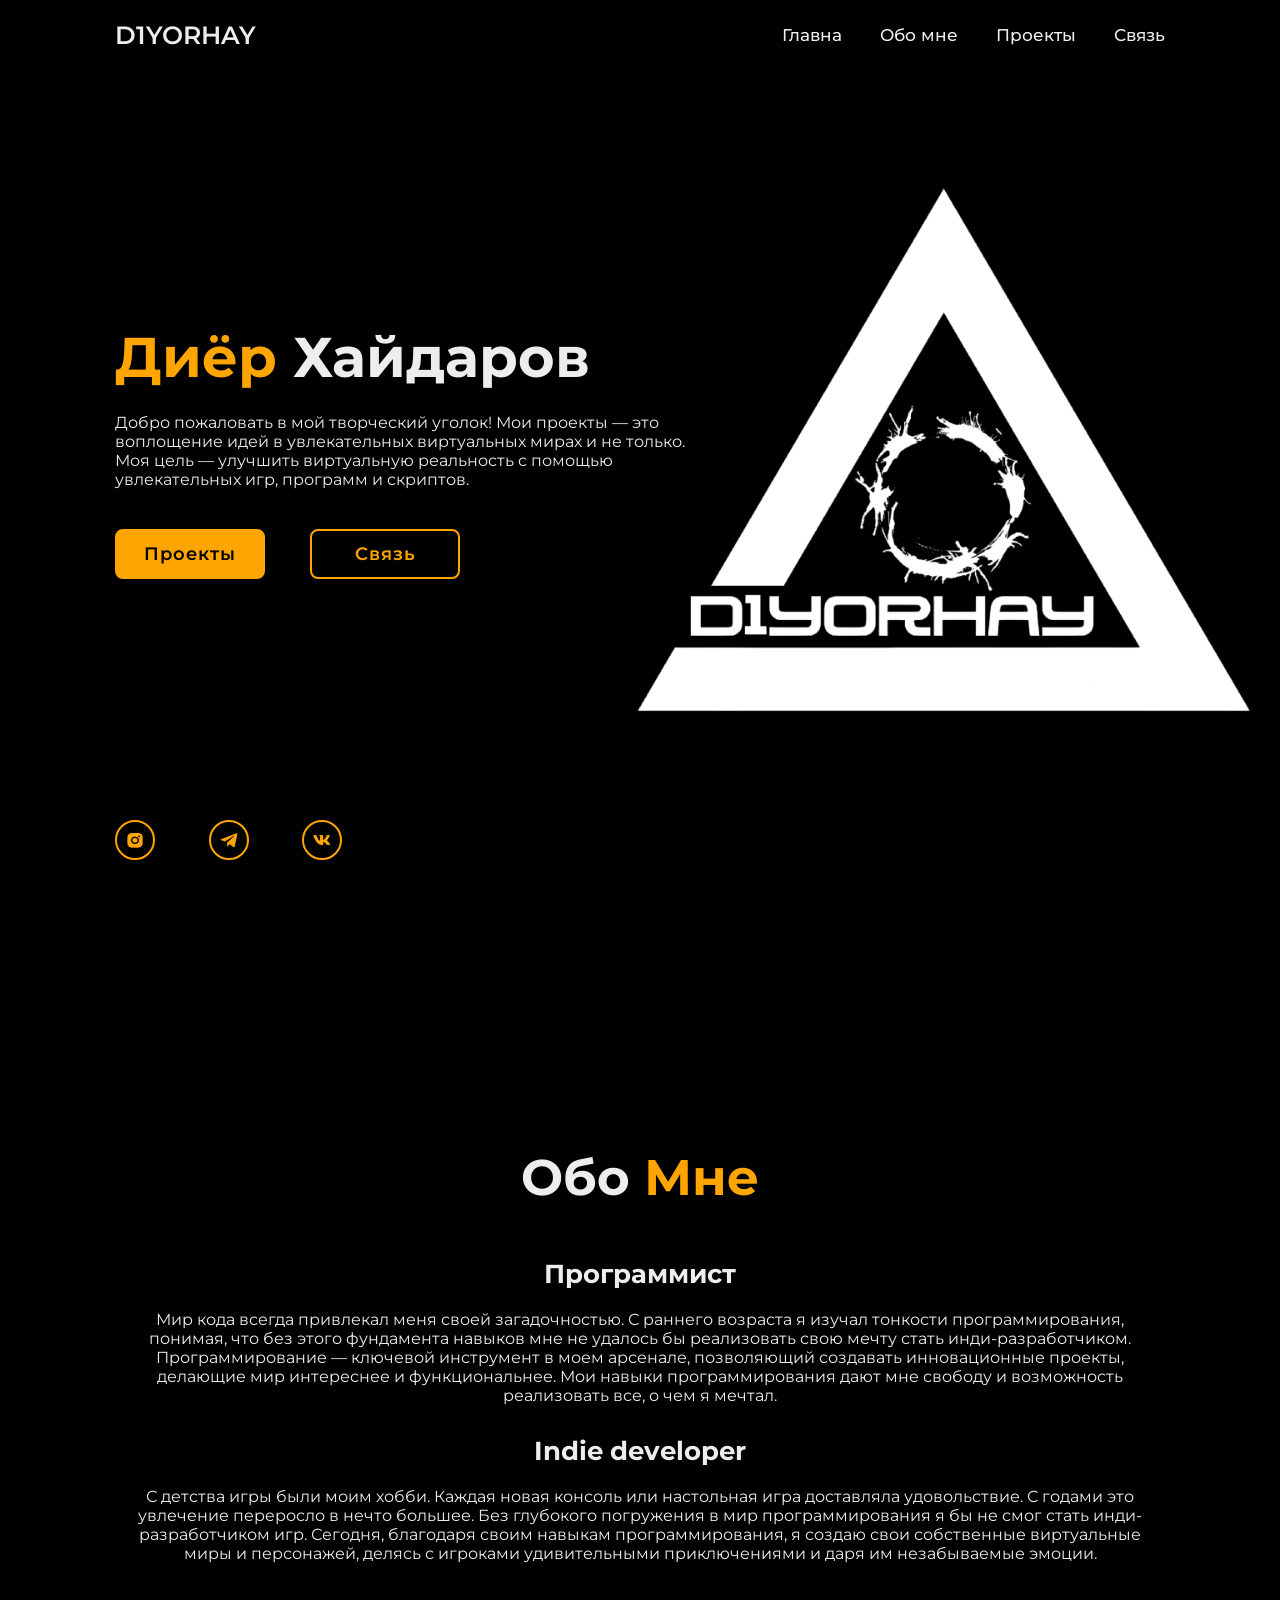
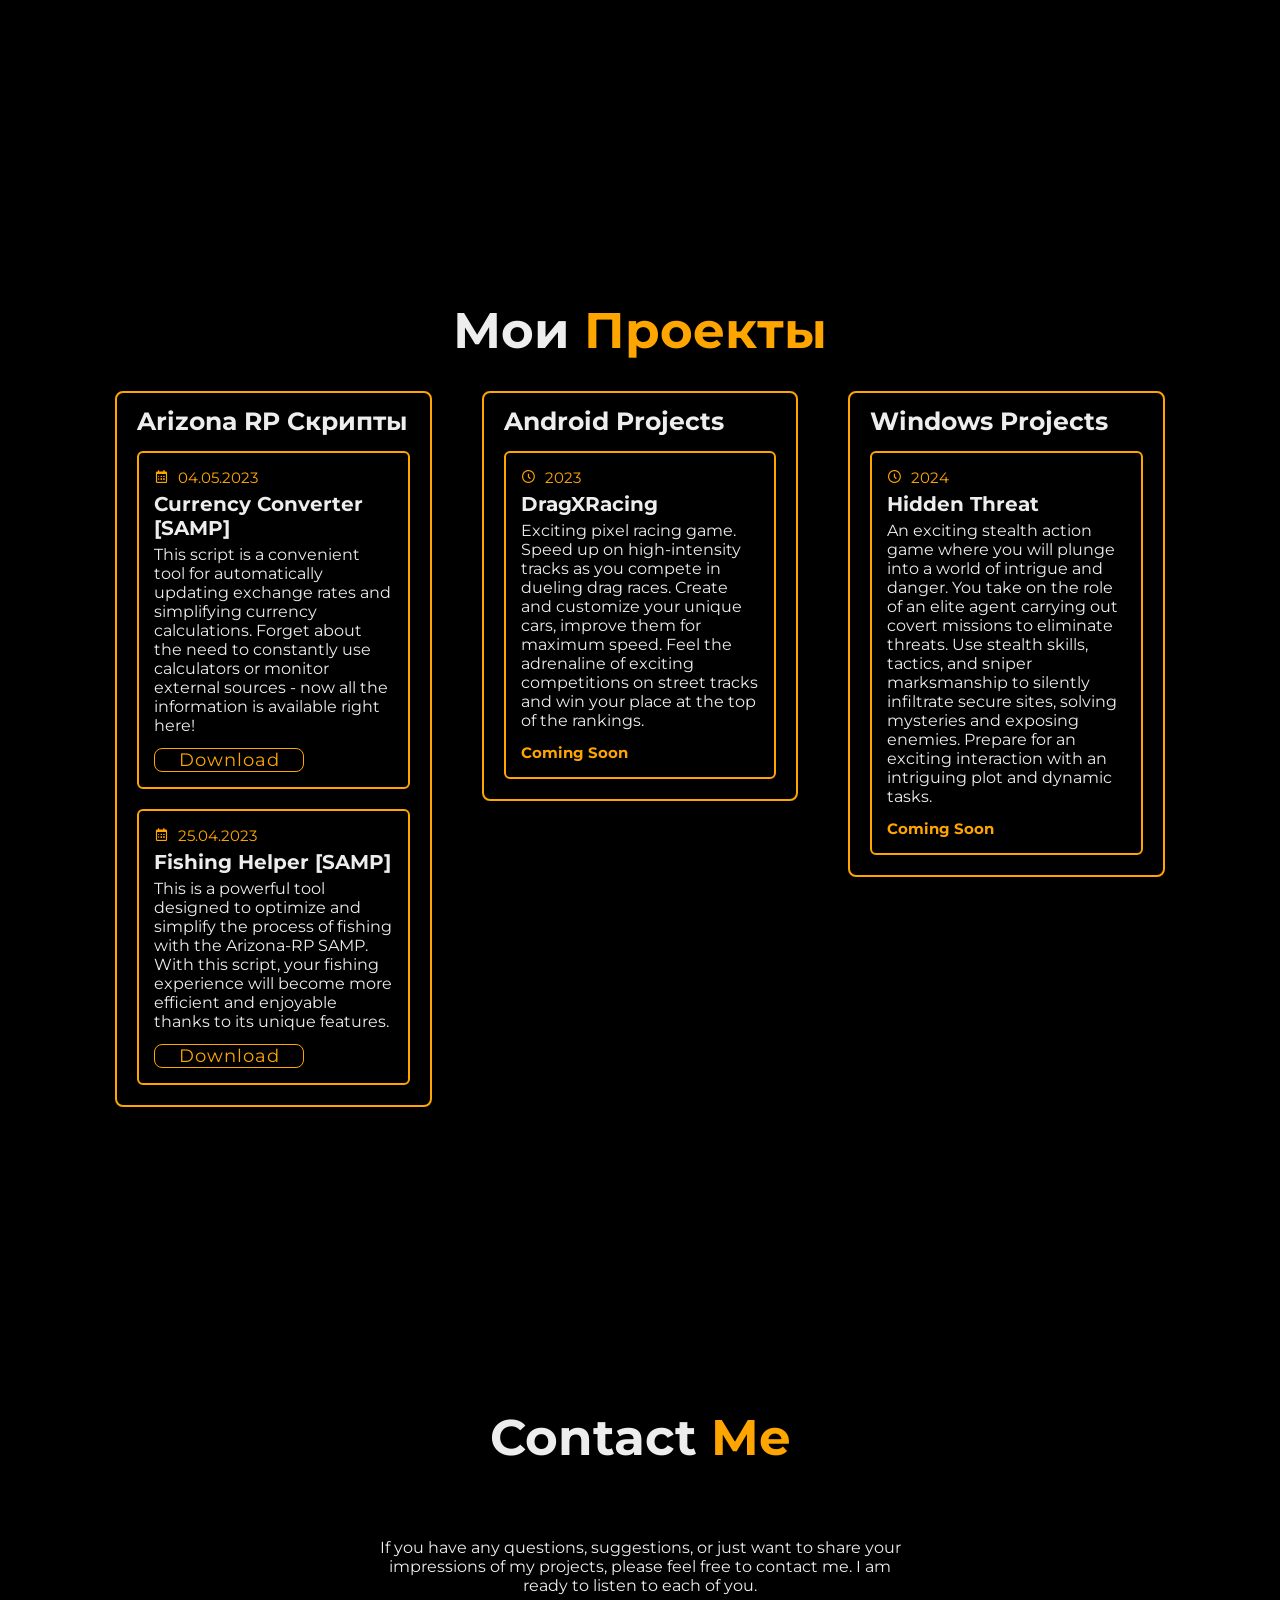
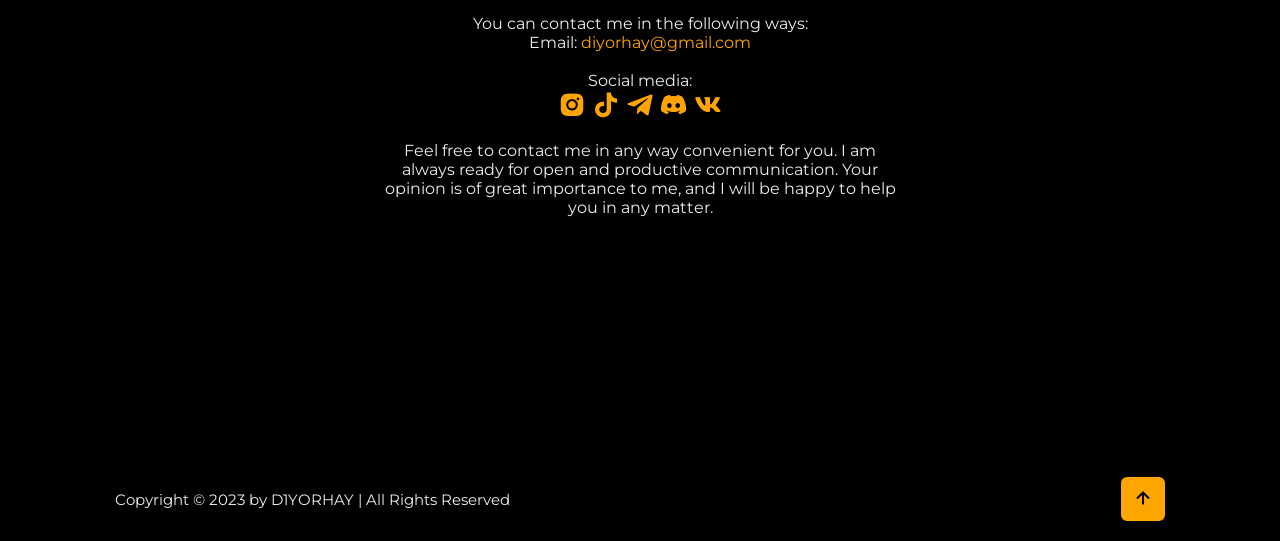
==== ru.html @ a5f2b1ce "Rename index_ru.html to ru.html" ====
<!DOCTYPE html>
<html lang="ru">
<head>
    <meta charset="UTF-8">
    <meta http-equiv="X-UA-Compatible" content="IE=edge">
    <meta name="viewport" content="width=device-width, initial-scale=1.0">
    <title>Диёр Хайдаров Портфолио | D1YORHAY</title>
     <link rel="shortcut icon" href="logo.png" type="x-image/png">

    <link rel="stylesheet" href="css/style.css">

    <link href='https://unpkg.com/boxicons@2.1.4/css/boxicons.min.css' rel='stylesheet'>
</head>
<body>
    <header class="header">
        <a href="#" class="logo">D1YORHAY</a>

        <div class="bx bx-menu" id="menu-icon"></div>

        <nav class="navbar">
            <a href="#home">Главна</a>
            <a href="#about">Обо мне</a>
            <a href="#projects">Проекты</a>
            <a href="#contact">Связь</a>

            <span class="active-nav"></span>
        </nav>
    </header>

    <!-- home section design -->
    <section class="home" id="home">
        <div class="home-content">
            <h1><span>Диёр</span> Хайдаров</h1>
            <p>Добро пожаловать в мой творческий уголок! Мои проекты — это воплощение идей в увлекательных виртуальных мирах и не только. Моя цель — улучшить виртуальную реальность с помощью увлекательных игр, программ и скриптов.</p>
            <div class="btn-box">
                <a href="#projects" class="btn">Проекты</a>
                <a href="#contact" class="btn">Связь</a>
            </div>
        </div>

        <div class="home-sci">
            <a href="https://www.instagram.com/d1yorhay"><i class='bx bxl-instagram-alt' ></i></a>
            <a href="https://t.me/d1yorhay"><i class='bx bxl-telegram'></i></a>
            <a href="https://vk.com/d1yorhay"><i class='bx bxl-vk' ></i></a><br><br>
        </div>
    </section>

    <!-- about section design -->
    <section class="about" id="about">
        <h2 class="heading">Обо <span>Мне</span></h2>

        <div class="about-content">
            <h3>Программист</h3>
            <p>Мир кода всегда привлекал меня своей загадочностью. С раннего возраста я изучал тонкости программирования, понимая, что без этого фундамента навыков мне не удалось бы реализовать свою мечту стать инди-разработчиком. Программирование — ключевой инструмент в моем арсенале, позволяющий создавать инновационные проекты, делающие мир интереснее и функциональнее. Мои навыки программирования дают мне свободу и возможность реализовать все, о чем я мечтал.</p>
            <h3>Indie developer</h3>
            <p>С детства игры были моим хобби. Каждая новая консоль или настольная игра доставляла удовольствие. С годами это увлечение переросло в нечто большее. Без глубокого погружения в мир программирования я бы не смог стать инди-разработчиком игр. Сегодня, благодаря своим навыкам программирования, я создаю свои собственные виртуальные миры и персонажей, делясь с игроками удивительными приключениями и даря им незабываемые эмоции.</p>
        </div>
    </section>

    <!-- projects section design -->
    <section class="projects" id="projects">
        <h2 class="heading">Мои <span>Проекты</span></h2>

        <div class="projects-row">
            <!-- Arizona Scripts -->
            <div class="projects-column">
                <br><h3 class="title">Arizona RP Скрипты</h3>
                <div class="projects-box">
                    
                    <!-- Currency Converter -->
                    <div class="projects-content">
                        <div class="content">
                            <div class="year"><i class='bx bx-calendar' ></i> 04.05.2023</div>
                            <h3>Currency Converter [SAMP]</h3>
                            <p>This script is a convenient tool for automatically updating exchange rates and simplifying currency calculations. Forget about the need to constantly use calculators or monitor external sources - now all the information is available right here!</p><br>
                            <a href="https://drive.google.com/file/d/1Fqgm43asAINsLMrnkQq1CiRGJhXka5Y3/view?usp=drive_link" target="_blank">Download</a> 
                        </div>
                    </div>

                    <!-- Fishing Helper -->
                    <div class="projects-content">
                        <div class="content">
                            <div class="year"><i class='bx bx-calendar' ></i> 25.04.2023</div>
                            <h3>Fishing Helper [SAMP]</h3>
                            <p> This is a powerful tool designed to optimize and simplify the process of fishing with the Arizona-RP SAMP. With this script, your fishing experience will become more efficient and enjoyable thanks to its unique features.</p><br>
                            <a href="https://drive.google.com/file/d/1vGYQ3mh9Eu9n5NbPt-j7Q-pzQmZ3-_pX/view?usp=drive_link" target="_blank">Download</a> 
                        </div>
                    </div>
                    <!--  -->
                </div>
            </div>

            <!-- Mobile -->
            <div class="projects-column">
                <br><h3 class="title">Android Projects</h3>
                <div class="projects-box">
                    <!-- DragXRacing -->
                    <div class="projects-content">
                        <div class="content">
                            <div class="year"><i class='bx bx-time-five'></i> 2023</div>
                            <h3>DragXRacing</h3>
                            <p>Exciting pixel racing game. Speed ​​up on high-intensity tracks as you compete in dueling drag races. Create and customize your unique cars, improve them for maximum speed. Feel the adrenaline of exciting competitions on street tracks and win your place at the top of the rankings.
                            </p><br>
                            <h1 href="">Coming Soon</h1>
                        </div>
                    </div>
                    <!--  -->
                </div>
            </div>

            <!-- PC -->
            <div class="projects-column">
                <br><h3 class="title">Windows Projects</h3>
                <div class="projects-box">
                    <!-- Hidden Threat -->
                    <div class="projects-content">
                        <div class="content">
                            <div class="year"><i class='bx bx-time-five'></i> 2024</div>
                            <h3>Hidden Threat</h3>
                            <p>An exciting stealth action game where you will plunge into a world of intrigue and danger. You take on the role of an elite agent carrying out covert missions to eliminate threats. Use stealth skills, tactics, and sniper marksmanship to silently infiltrate secure sites, solving mysteries and exposing enemies. Prepare for an exciting interaction with an intriguing plot and dynamic tasks.
                            </p><br>
                            <h1 href="">Coming Soon</h1>
                        </div>
                    </div>
                    <!--  -->
                </div>
            </div>
            <!--  -->
        </div>
    </section>

    <!-- contact section design -->
    <section class="contact" id="contact">
        <h2 class="heading">Contact <span>Me</span></h2>

        <p>If you have any questions, suggestions, or just want to share your impressions of my projects, please feel free to contact me. I am ready to listen to each of you.<br><br>
            
            You can contact me in the following ways: <br>

            Email: <a href="mailto:diyorhay@gmail.com"><span>diyorhay@gmail.com</span></a> <br><br>

            Social media: <br>
            <a href="https://www.instagram.com/d1yorhay"><i class='bx bxl-instagram-alt' ></i></a>
            <a href="https://www.tiktok.com/@d1yorhay"><i class='bx bxl-tiktok'></i></a>
            <a href="https://t.me/d1yorhay"><i class='bx bxl-telegram'></i></a>
            <a href="https://discord.com/users/893440111138717699"><i class='bx bxl-discord-alt'></i></a>
            <a href="https://vk.com/d1yorhay"><i class='bx bxl-vk' ></i></a><br><br>
            
            
                Feel free to contact me in any way convenient for you. I am always ready for open and productive communication. Your opinion is of great importance to me, and I will be happy to help you in any matter.</p>
    </section>

    <!-- footer design -->
    <footer class="footer">
        <div class="footer-text">
            <p>Copyright &copy; 2023 by D1YORHAY | All Rights Reserved</p>
        </div>

        <div class="footer-iconTop">
            <a href="#"><i class='bx bx-up-arrow-alt'></i></a>
        </div>
    </footer>
    <script src="js/script.js"></script>
</body>
</html>
---- css/style.css ----
@import url('https://fonts.googleapis.com/css2?family=Montserrat:wght@300;400;500;600;700;800;900&display=swap');
@import url('https://fonts.googleapis.com/css2?family=Poppins:wght@300;400;500;600;700;800;900&display=swap');
* {
    margin: 0;
    padding: 0;
    box-sizing: border-box;
    text-decoration: none;
    border: none;
    scroll-behavior: smooth;
    font-family: 'Montserrat', sans-serif;
}

:root {
    --bg-color: #000000;
    --second-bg-color: #000000;
    --text-color: #ededed;
    --main-color: #ffa500;
}

html {
    font-size: 62.5%;
    overflow-x: hidden;
}

body {
    background: var(--bg-color);
    color: var(--text-color);
}

.header {
    position: fixed;
    top: 0;
    left: 0;
    width: 100%;
    padding: 2rem 9%;
    background: transparent;
    display: flex;
    justify-content: space-between;
    align-items: center;
    z-index: 100;
}

.header.sticky {
    background-color: var(--bg-color);
}

.logo {
    position: relative;
    font-size: 2.5rem;
    color: var(--text-color);
    font-weight: 600;
}

.navbar {
    position: relative;
}
.navbar a{
    font-size: 1.7rem;
    color: var(--text-color);
    font-weight: 500;
    margin-left: 3.5rem;
    transition: .3s;
}

.navbar a:hover,
.navbar a.active {
    color: var(--main-color);
}

#menu-icon {
    font-size: 3.6rem;
    color: var(--text-color);
    cursor: pointer;
    display: none;
}

section {
    min-height: 100vh;
    padding: 10rem 9% 2rem;
}

.home {
    display: flex;
    align-items: center;
    padding: 0 9%;
    background: url('/images/home.png') no-repeat;
    background-size: cover;
    background-position: center;
}

.home-content {
    max-width: 60rem;
    z-index: 99;
}

.home-content h1 {
    font-size: 5.6rem;
    font-weight: 700;
    line-height: 1.3;
}

.home-content h1 span {
    color: var(--main-color);
}

.home-content .text-animate {
    position: relative;
    width: 32.8rem;
}

.home-content .text-animate h3 {
    font-family: "Poppins", sans-serif;
    font-size: 3.2rem;
    font-weight: 700;
    color: transparent;
    -webkit-text-stroke: .7px var(--main-color);
    background-image: linear-gradient(var(--main-color), var(--main-color));
    background-repeat: no-repeat;
    -webkit-background-clip: text;
    background-position: -33rem 0;
    animation: homeBgText 6s linear infinite;
    animation-delay: 2s;
}

.home-content .text-animate h3::before {
    content: '';
    position: absolute;
    top: 0;
    left: 0;
    width: 0;
    height: 100%;
    border-right: 2px solid var(--main-color);
    z-index: -1;
    animation: homeCursorText 6s linear infinite;
    animation-delay: 2s;
}

.home-content p {
    font-size: 1.6rem;
    margin: 2rem 0 4rem;
}

.btn-box {
    position: relative;
    display: flex;
    justify-content: space-between;
    width: 34.5rem;
    height: 5rem;
}

.btn-box .btn {
    position: relative;
    display: inline-flex;
    justify-content: center;
    align-items: center;
    width: 15rem;
    height: 100%;
    background: var(--main-color);
    border: .2rem solid var(--main-color);
    border-radius: .8rem;
    font-size: 1.8rem;
    font-weight: 600;
    letter-spacing: .1rem;
    color: var(--bg-color);
    z-index: 1;
    overflow: hidden;
    transition: .5s;
}

.btn-box .btn:hover {
    color: var(--main-color);
}

.btn-box .btn:nth-child(2) {
    background: transparent;
    color: var(--main-color);
}

.btn-box .btn:nth-child(2):hover {
    color: var(--bg-color);
}

.btn-box .btn:nth-child(2)::before {
    background: var(--main-color);
}

.btn-box .btn::before {
    content: '';
    position: absolute;
    margin: 50%;
    width: 0;
    height: 0;
    background: var(--bg-color);
    z-index: -1;
    transition: .5s;
}

.btn-box .btn:hover::before {
    width: 100%;
    height: 100%;
    border-radius: 5px;
}

.home-sci {
    position: absolute;
    bottom: 4rem;
    width: 280px;
    display: flex;
    justify-content: space-between;
}

.home-sci a:hover {
    color: var(--bg-color);
}

.home-sci a {
    position: relative;
    display: inline-flex;
    justify-content: center;
    align-items: center;
    width: 40px;
    height: 40px;
    background: transparent;
    border: .2rem solid var(--main-color);
    border-radius: 50%;
    font-size: 20px;
    color: var(--main-color);
    z-index: 1;
    overflow: hidden;
    transition: .5s;
}

.home-sci a::before {
    content: '';
    position: absolute;
    margin: 50%;
    width: 0;
    height: 0;
    border-radius: 50%;
    background: var(--main-color);
    z-index: -1;
    transition: .5s;
}

.home-sci a:hover:before {
    width: 100%;
    height: 100%;
}

.home-imgHover {
    position: absolute;
    top: 0;
    right: 0;
    width: 55%;
    height: 100%;
    background: transparent;
    transition: 3s;
}

.home-imgHover:hover {
    background: var(--bg-color);
    opacity: .8;
}

.about {
    display: flex;
    justify-content: center;
    align-items: center;
    flex-direction: column;
    gap: 2rem;
    background: var(--bg-color);
    padding-bottom: 6rem;
}

.heading {
    font-size: 5rem;
    margin-bottom: 3rem;
    text-align: center;
}

span {
    color: var(--main-color);
}

.about-content {
    text-align: center;
}

.about-content h3 {
    font-size: 2.6rem;
}

.about-content p {
    font-size: 1.6rem;
    margin: 2rem 0 3rem;
}

.btn-box.btns {
    display: inline-block;
    width: 15rem;
}

.btn-box.btns a::before {
    background: var(--second-bg-color);
}

.projects {
    display: flex;
    justify-content: center;
    align-items: center;
    flex-direction: column;
    min-height: auto;
    padding-bottom: 5rem;
}

.projects .projects-row {
    display: flex;
    flex-wrap: wrap;
    gap: 5rem;
}

.projects-row .projects-column {
    position: relative;
    flex: 1 1 50px;
    border: 0.2rem solid var(--main-color);
    border-radius: 0.8rem;
    height: 100%;
    transition: .5s;
}

.projects-column .title {
    font-size: 2.5rem;
    margin: 0 0 1.5rem 2rem;
}

.projects-box .projects-content {
    position: relative;
    padding-left: 2rem;
    padding-right: 2rem;
    transition: .5s;
}

.projects-box .projects-content a {
    position: relative;
    display: inline-flex;
    justify-content: center;
    align-items: center;
    width: 15rem;
    height: 100%;
    background: var(--bg-color);
    border: 0.1rem solid var(--main-color);
    border-radius: 0.8rem;
    font-size: 1.8rem;
    font-weight: 400;
    letter-spacing: 0.1rem;
    color: var(--main-color);
    overflow: hidden;
    transition: .5s;
}

.projects-box .projects-content h1 {
    size: 1.5rem;
    color: var(--main-color);
    transition: .5s;
}

.projects-box .projects-content a:hover {
    transform: rotate(1deg);
}

.projects-content .content {
    position: relative;
    padding: 1.5rem;
    border: .2rem solid var(--main-color);
    border-radius: .6rem;
    margin-bottom: 2rem;
    transition: .5s;
}


.projects-content .content:hover {
    width: 100%;
    transform: rotate(-1deg);
}

.projects-content .content .year {
    font-size: 1.5rem;
    color: var(--main-color);
    padding-bottom: .5rem;
    transition: .5s;
}

.projects-content .content .year i {
    padding-right: .5rem;
    transition: .5s;
}

.projects-content .content h3 {
    font-size: 2rem;
    transition: .5s;
}
.projects-content .content p {
    font-size: 1.6rem;
    padding-top: .5rem;
    transition: .5s;
}

.contact {
    display: flex;
    justify-content: center;
    align-items: center;
    flex-direction: column;
    gap: 2rem;
    background: var(--bg-color);
    padding-bottom: 6rem;
}

.contact form {
    max-width: 70rem;
    margin: 0 auto;
    text-align: center;
}

.contact form .input-box {
    position: relative;
    display: flex;
    justify-content: space-between;
    flex-wrap: wrap;
}

.contact form .input-field {
    position: relative;
    width: 49%;
    margin: .8rem 0;
}

.contact form .input-box .input-field input,
.contact form .textarea-field textarea {
    width: 100%;
    height: 100%;
    padding: 1.5rem;
    font-size: 1.6rem;
    color: var(--main-color);
    background: transparent;
    border-radius: .6rem;
    border: .2rem solid var(--main-color);
}

.contact form .input-box .input-field input::placeholder,
.contact form .textarea-field textarea::placeholder {
    color: var(--text-color);
}

.contact form .textarea-field {
    position: relative;
    margin: .8rem 0 2.7rem;
    display: flex;
}

.contact form .textarea-field textarea {
    resize: none;
}

.contact form .btn-box.btns .btn {
    cursor: pointer;
}

.footer {
    display: flex;
    justify-content: space-between;
    align-items: center;
    flex-wrap: wrap;
    padding: 2rem 9%;
    background: var(--second-bg-color)
}

.footer-text p {
    font-size: 1.5rem;
}

.footer-iconTop a {
    position: relative;
    display: inline-flex;
    justify-content: center;
    align-items: center;
    padding: .8rem;
    background: var(--main-color);
    border: .2rem solid var(--main-color);
    border-radius: .6rem;
    z-index: 1;
    overflow: hidden;
}

.footer-iconTop a::before {
    content: '';
    position: absolute;
    top: 0;
    left: 0;
    width: 0;
    height: 100%;
    background: var(--second-bg-color);
    z-index: -1;
    transition: .5s;
}

.footer-iconTop a:hover::before {
    width: 100%;
}

.footer-iconTop a i {
    font-size: 2.4rem;
    color: var(--bg-color);
}

.footer-iconTop a:hover i {
    color: var(--main-color);
}

.contact p {
    text-align: center;
    font-size: 1.6rem;
    margin: 2rem 0 3rem;
    width: 50%;
}

.contact .bx {
    font-size: 3rem;
    color: var(--main-color);
}

/* animation */
.animate {
    position: absolute;
    top: 0;
    right: 0;
    width: 100%;
    height: 100%;
    background: yellowgreen;
    z-index: 98;
}

/* BREAKPOINTS */
@media (max-width: 1200px) {
    html {
        font-size: 55%;
    }
}

@media (max-width: 991px) {
    .header {
        padding: 2rem 4%;
    }
    
    section {
        padding: 10rem 4% 2rem;
    }

    .home {
        padding: 0 4%;
    }

    .footer {
        padding: 2rem 4%;
    }
}

@media (max-width: 844px) {
    .header {
        background: var(--bg-color);
    }

    #menu-icon {
        display: block;
    }

    .navbar {
        position: absolute;
        top: 100%;
        left: -100%;
        width: 100%;
        padding: 1rem 4%;
        background: var(--main-color);
        box-shadow: 0 .5rem 1rem rgba(0, 0, 0, .2);
        transition: .25s ease;
        transition-delay: .25s;
        z-index: 1;
    }

    .navbar.active {
        left: 0;
        transition-delay: 0s;
    }

    .navbar .active-nav {
        position: absolute;
        top: 0;
        left: -100%;
        width: 100%;
        height: 100%;
        background: var(--bg-color);
        border-top: .1rem solid rgba(0, 0, 0, .2);
        z-index: -1;
        transition: .25s ease;
        transition-delay: .25s;
    }
    .navbar.active .active-nav {
        left: 0;
        transition-delay: .25s;
    }

    .navbar a {
        display: block;
        font-size: 2rem;
        margin: 3rem 0;
        transform: translateX(-20rem);
        transition: .25s ease;
        transition-delay: 0s;
    }

    .navbar.active a {
        transform: translateX(0);
        transition-delay: .25s;
    }

    .home-imgHover {
        pointer-events: none;
        background: var(--bg-color);
        opacity: .6;
    }
}

@media (max-width: 520px) {
    html {
        font-size: 50%;
    }

    .home-content h1 {
        display: flex;
        flex-direction: column;
    }

    .home-sci {
        width: 160px;
    }

    .home-sci a {
        width: 38px;
        height: 38px;
    }

    .contact p {
        width: 50rem;
    }

    .contact form .input-box .input-field {
        width: 100%;
    }

    .footer {
        flex-direction: column-reverse;
    }

    .footer p {
        margin-top: 2rem;
        text-align: center;
    }
}
    

@media (max-width: 462px) {
    .home-content h1 {
        font-size: 5.2rem;
    }
    .projects {
        padding: 10rem 4% 5rem 5%;
    }
    .projects-content .content {
        width: 50rem;
    }
    
}

@media (max-width: 421px) {
    .home-content h1 {
        font-size: 4rem;
    }
    .projects-content .content {
       width: 45rem;
    } 
    
}

@media (max-width: 394px) {
    .projects-content .content {
        width: 40rem;
    }
    
    .contact p {
        width: 38rem;
    }
    .home {
        justify-content: center;
    }
    .home-content {
        display: flex;
        align-items: center;
        flex-direction: column;
        text-align: center;
    }
    .home-content h1 {
        font-size: 5rem;
    }
}

@media (max-width: 365px) {
    .projects-content .content {
        width: 37rem;
     } 
}

@media (max-width: 323px) {
    .projects-content .content {
        width: 30rem;
     } 
}

@media (max-width: 287px) {
    .projects-content .content {
        width: 30rem;
     } 
}

@keyframes homeBgText {
    0%, 10%, 100% {
        background-position: -33rem 0;
    }
    65%, 85% {
        background-position: 0 0;
    }
}
    
@keyframes homeCursorText {
    0%, 10%, 100% {
        width: 0;
    }

    65%, 78%, 85% {
        width: 100%;
        opacity: 1;
    }

    75%, 81% {
        opacity: 0;
    }
}
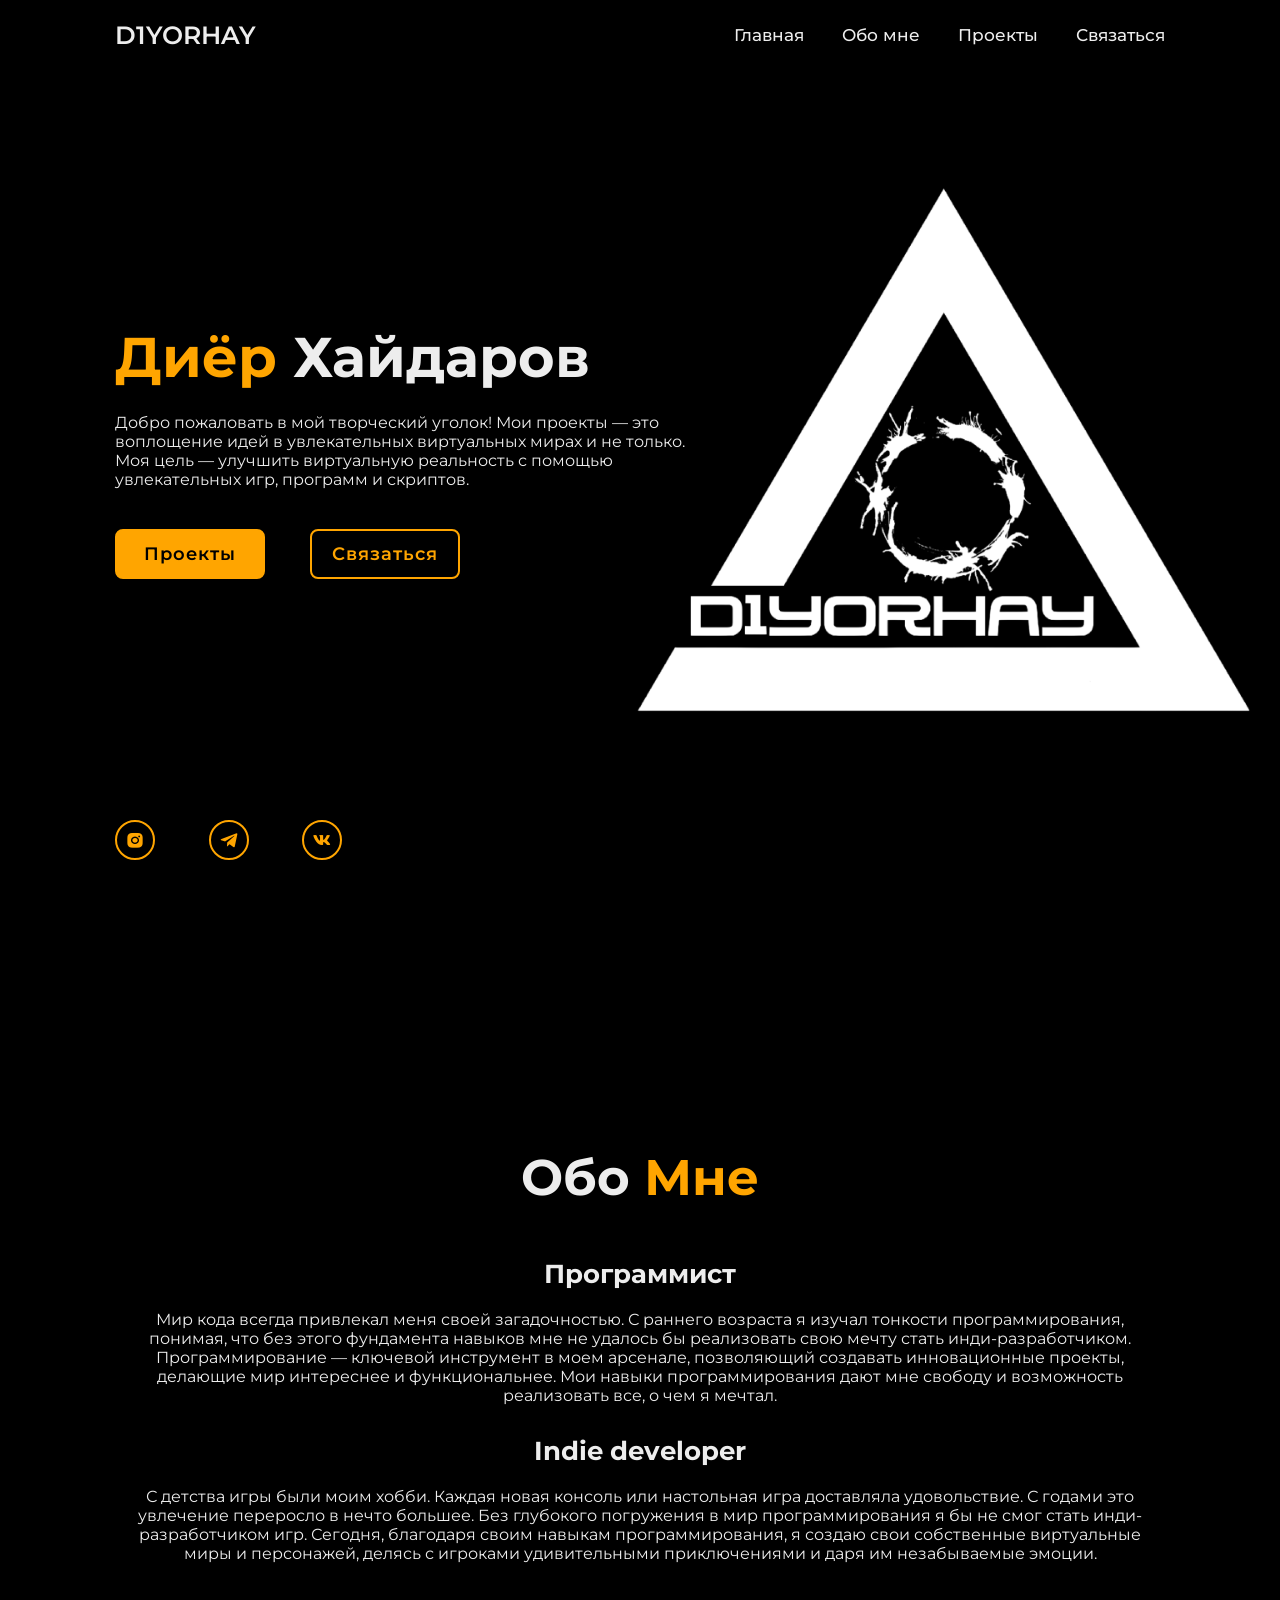
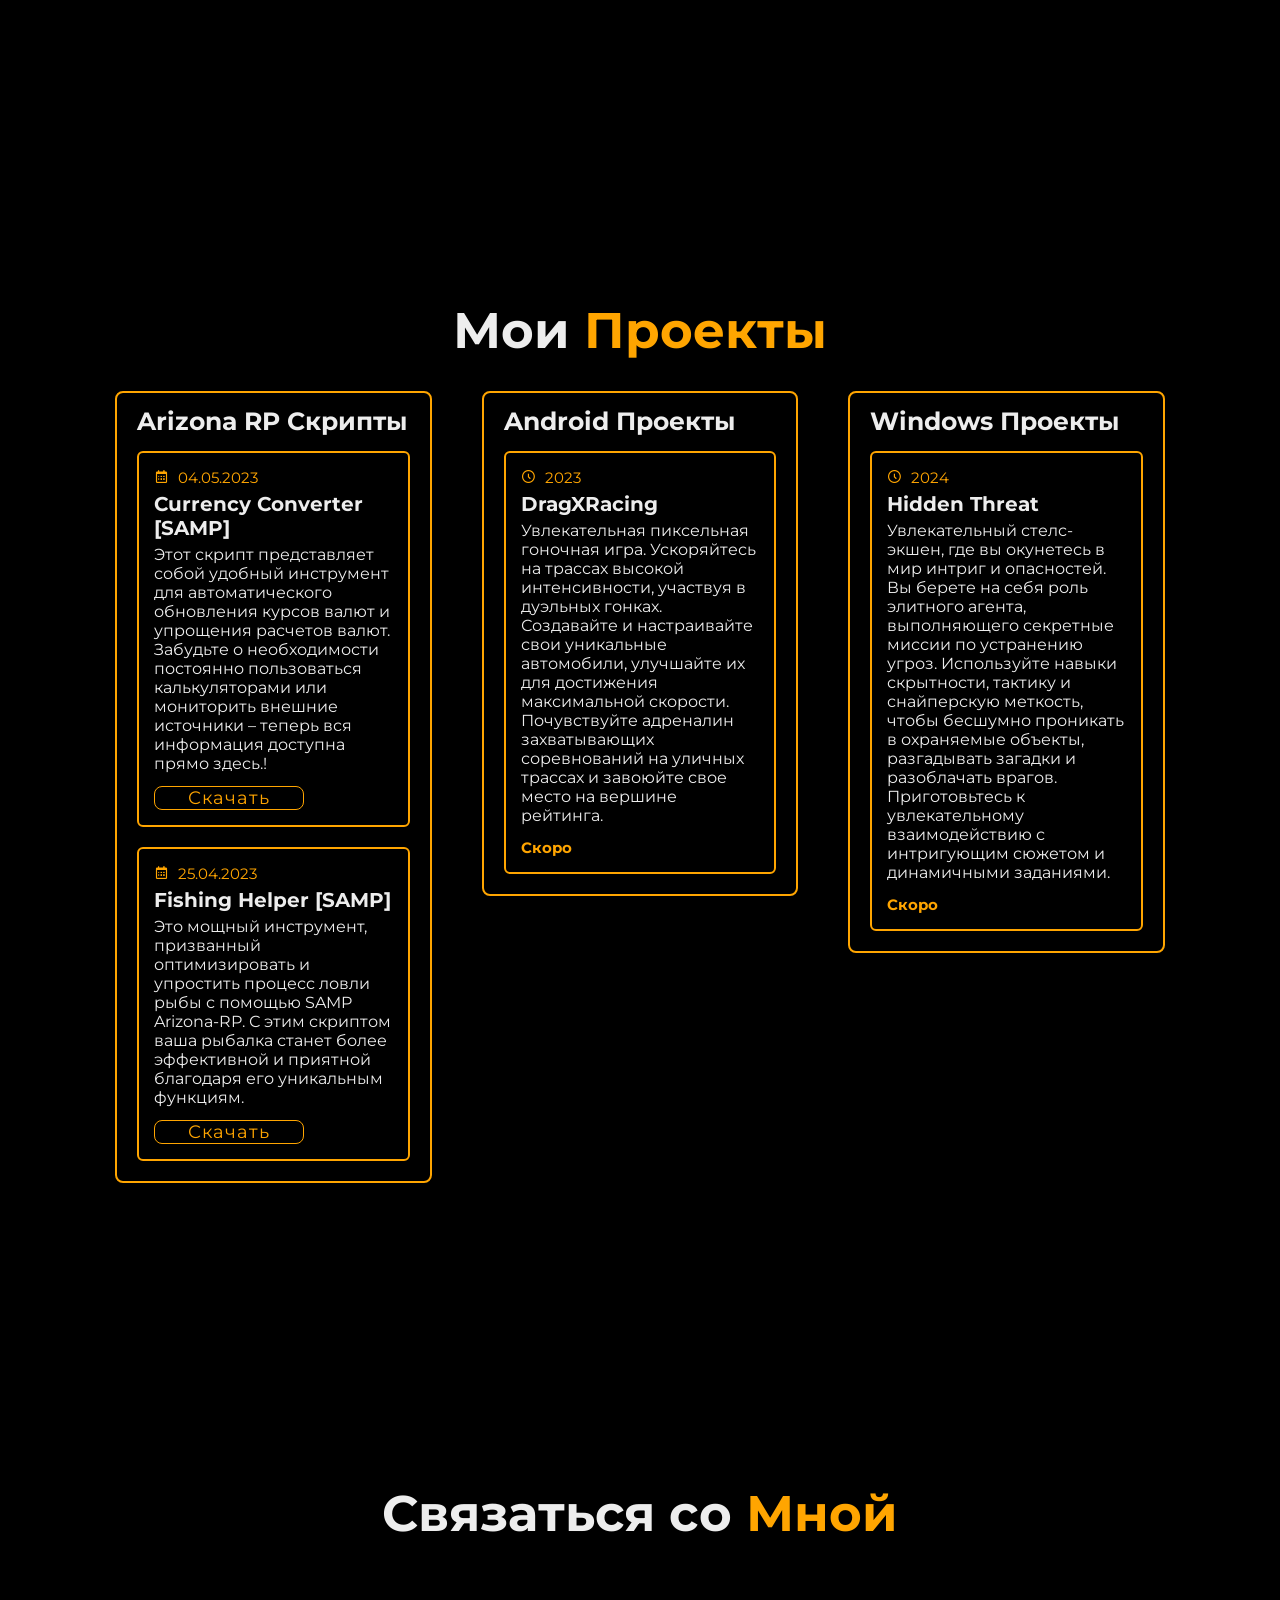
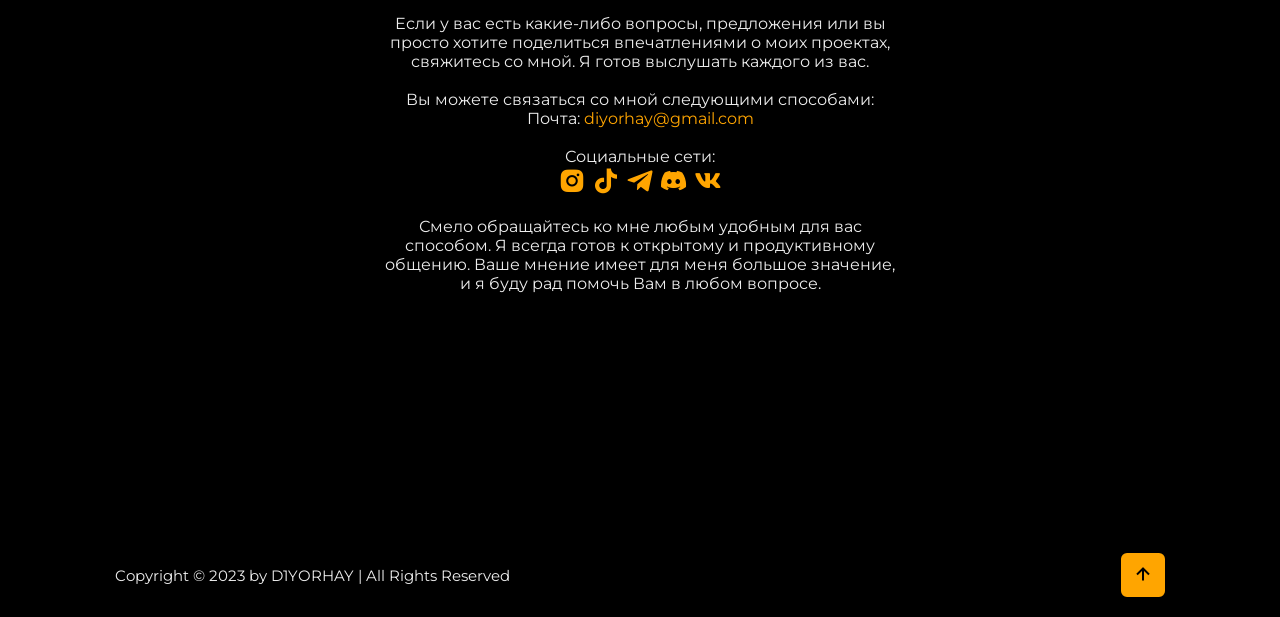
==== commit 12e5d3ff: "Update ru.html" ====
--- a/ru.html
+++ b/ru.html
@@ -18,10 +18,10 @@
         <div class="bx bx-menu" id="menu-icon"></div>
 
         <nav class="navbar">
-            <a href="#home">Главна</a>
+            <a href="#home">Главная</a>
             <a href="#about">Обо мне</a>
             <a href="#projects">Проекты</a>
-            <a href="#contact">Связь</a>
+            <a href="#contact">Связаться</a>
 
             <span class="active-nav"></span>
         </nav>
@@ -34,7 +34,7 @@
             <p>Добро пожаловать в мой творческий уголок! Мои проекты — это воплощение идей в увлекательных виртуальных мирах и не только. Моя цель — улучшить виртуальную реальность с помощью увлекательных игр, программ и скриптов.</p>
             <div class="btn-box">
                 <a href="#projects" class="btn">Проекты</a>
-                <a href="#contact" class="btn">Связь</a>
+                <a href="#contact" class="btn">Связаться</a>
             </div>
         </div>
 
@@ -72,8 +72,8 @@
                         <div class="content">
                             <div class="year"><i class='bx bx-calendar' ></i> 04.05.2023</div>
                             <h3>Currency Converter [SAMP]</h3>
-                            <p>This script is a convenient tool for automatically updating exchange rates and simplifying currency calculations. Forget about the need to constantly use calculators or monitor external sources - now all the information is available right here!</p><br>
-                            <a href="https://drive.google.com/file/d/1Fqgm43asAINsLMrnkQq1CiRGJhXka5Y3/view?usp=drive_link" target="_blank">Download</a> 
+                            <p>Этот скрипт представляет собой удобный инструмент для автоматического обновления курсов валют и упрощения расчетов валют. Забудьте о необходимости постоянно пользоваться калькуляторами или мониторить внешние источники – теперь вся информация доступна прямо здесь.!</p><br>
+                            <a href="https://drive.google.com/file/d/1Fqgm43asAINsLMrnkQq1CiRGJhXka5Y3/view?usp=drive_link" target="_blank">Скачать</a> 
                         </div>
                     </div>
 
@@ -82,8 +82,8 @@
                         <div class="content">
                             <div class="year"><i class='bx bx-calendar' ></i> 25.04.2023</div>
                             <h3>Fishing Helper [SAMP]</h3>
-                            <p> This is a powerful tool designed to optimize and simplify the process of fishing with the Arizona-RP SAMP. With this script, your fishing experience will become more efficient and enjoyable thanks to its unique features.</p><br>
-                            <a href="https://drive.google.com/file/d/1vGYQ3mh9Eu9n5NbPt-j7Q-pzQmZ3-_pX/view?usp=drive_link" target="_blank">Download</a> 
+                            <p> Это мощный инструмент, призванный оптимизировать и упростить процесс ловли рыбы с помощью SAMP Arizona-RP. С этим скриптом ваша рыбалка станет более эффективной и приятной благодаря его уникальным функциям.</p><br>
+                            <a href="https://drive.google.com/file/d/1vGYQ3mh9Eu9n5NbPt-j7Q-pzQmZ3-_pX/view?usp=drive_link" target="_blank">Скачать</a> 
                         </div>
                     </div>
                     <!--  -->
@@ -92,16 +92,16 @@
 
             <!-- Mobile -->
             <div class="projects-column">
-                <br><h3 class="title">Android Projects</h3>
+                <br><h3 class="title">Android Проекты</h3>
                 <div class="projects-box">
                     <!-- DragXRacing -->
                     <div class="projects-content">
                         <div class="content">
                             <div class="year"><i class='bx bx-time-five'></i> 2023</div>
                             <h3>DragXRacing</h3>
-                            <p>Exciting pixel racing game. Speed ​​up on high-intensity tracks as you compete in dueling drag races. Create and customize your unique cars, improve them for maximum speed. Feel the adrenaline of exciting competitions on street tracks and win your place at the top of the rankings.
+                            <p>Увлекательная пиксельная гоночная игра. Ускоряйтесь на трассах высокой интенсивности, участвуя в дуэльных гонках. Создавайте и настраивайте свои уникальные автомобили, улучшайте их для достижения максимальной скорости. Почувствуйте адреналин захватывающих соревнований на уличных трассах и завоюйте свое место на вершине рейтинга.
                             </p><br>
-                            <h1 href="">Coming Soon</h1>
+                            <h1 href="">Скоро</h1>
                         </div>
                     </div>
                     <!--  -->
@@ -110,16 +110,16 @@
 
             <!-- PC -->
             <div class="projects-column">
-                <br><h3 class="title">Windows Projects</h3>
+                <br><h3 class="title">Windows Проекты</h3>
                 <div class="projects-box">
                     <!-- Hidden Threat -->
                     <div class="projects-content">
                         <div class="content">
                             <div class="year"><i class='bx bx-time-five'></i> 2024</div>
                             <h3>Hidden Threat</h3>
-                            <p>An exciting stealth action game where you will plunge into a world of intrigue and danger. You take on the role of an elite agent carrying out covert missions to eliminate threats. Use stealth skills, tactics, and sniper marksmanship to silently infiltrate secure sites, solving mysteries and exposing enemies. Prepare for an exciting interaction with an intriguing plot and dynamic tasks.
+                            <p>Увлекательный стелс-экшен, где вы окунетесь в мир интриг и опасностей. Вы берете на себя роль элитного агента, выполняющего секретные миссии по устранению угроз. Используйте навыки скрытности, тактику и снайперскую меткость, чтобы бесшумно проникать в охраняемые объекты, разгадывать загадки и разоблачать врагов. Приготовьтесь к увлекательному взаимодействию с интригующим сюжетом и динамичными заданиями.
                             </p><br>
-                            <h1 href="">Coming Soon</h1>
+                            <h1 href="">Скоро</h1>
                         </div>
                     </div>
                     <!--  -->
@@ -131,15 +131,15 @@
 
     <!-- contact section design -->
     <section class="contact" id="contact">
-        <h2 class="heading">Contact <span>Me</span></h2>
+        <h2 class="heading">Связаться со <span>Мной</span></h2>
 
-        <p>If you have any questions, suggestions, or just want to share your impressions of my projects, please feel free to contact me. I am ready to listen to each of you.<br><br>
+        <p>Если у вас есть какие-либо вопросы, предложения или вы просто хотите поделиться впечатлениями о моих проектах, свяжитесь со мной. Я готов выслушать каждого из вас.<br><br>
             
-            You can contact me in the following ways: <br>
+            Вы можете связаться со мной следующими способами: <br>
 
-            Email: <a href="mailto:diyorhay@gmail.com"><span>diyorhay@gmail.com</span></a> <br><br>
+            Почта: <a href="mailto:diyorhay@gmail.com"><span>diyorhay@gmail.com</span></a> <br><br>
 
-            Social media: <br>
+            Социальные сети: <br>
             <a href="https://www.instagram.com/d1yorhay"><i class='bx bxl-instagram-alt' ></i></a>
             <a href="https://www.tiktok.com/@d1yorhay"><i class='bx bxl-tiktok'></i></a>
             <a href="https://t.me/d1yorhay"><i class='bx bxl-telegram'></i></a>
@@ -147,7 +147,7 @@
             <a href="https://vk.com/d1yorhay"><i class='bx bxl-vk' ></i></a><br><br>
             
             
-                Feel free to contact me in any way convenient for you. I am always ready for open and productive communication. Your opinion is of great importance to me, and I will be happy to help you in any matter.</p>
+                Смело обращайтесь ко мне любым удобным для вас способом. Я всегда готов к открытому и продуктивному общению. Ваше мнение имеет для меня большое значение, и я буду рад помочь Вам в любом вопросе.</p>
     </section>
 
     <!-- footer design -->
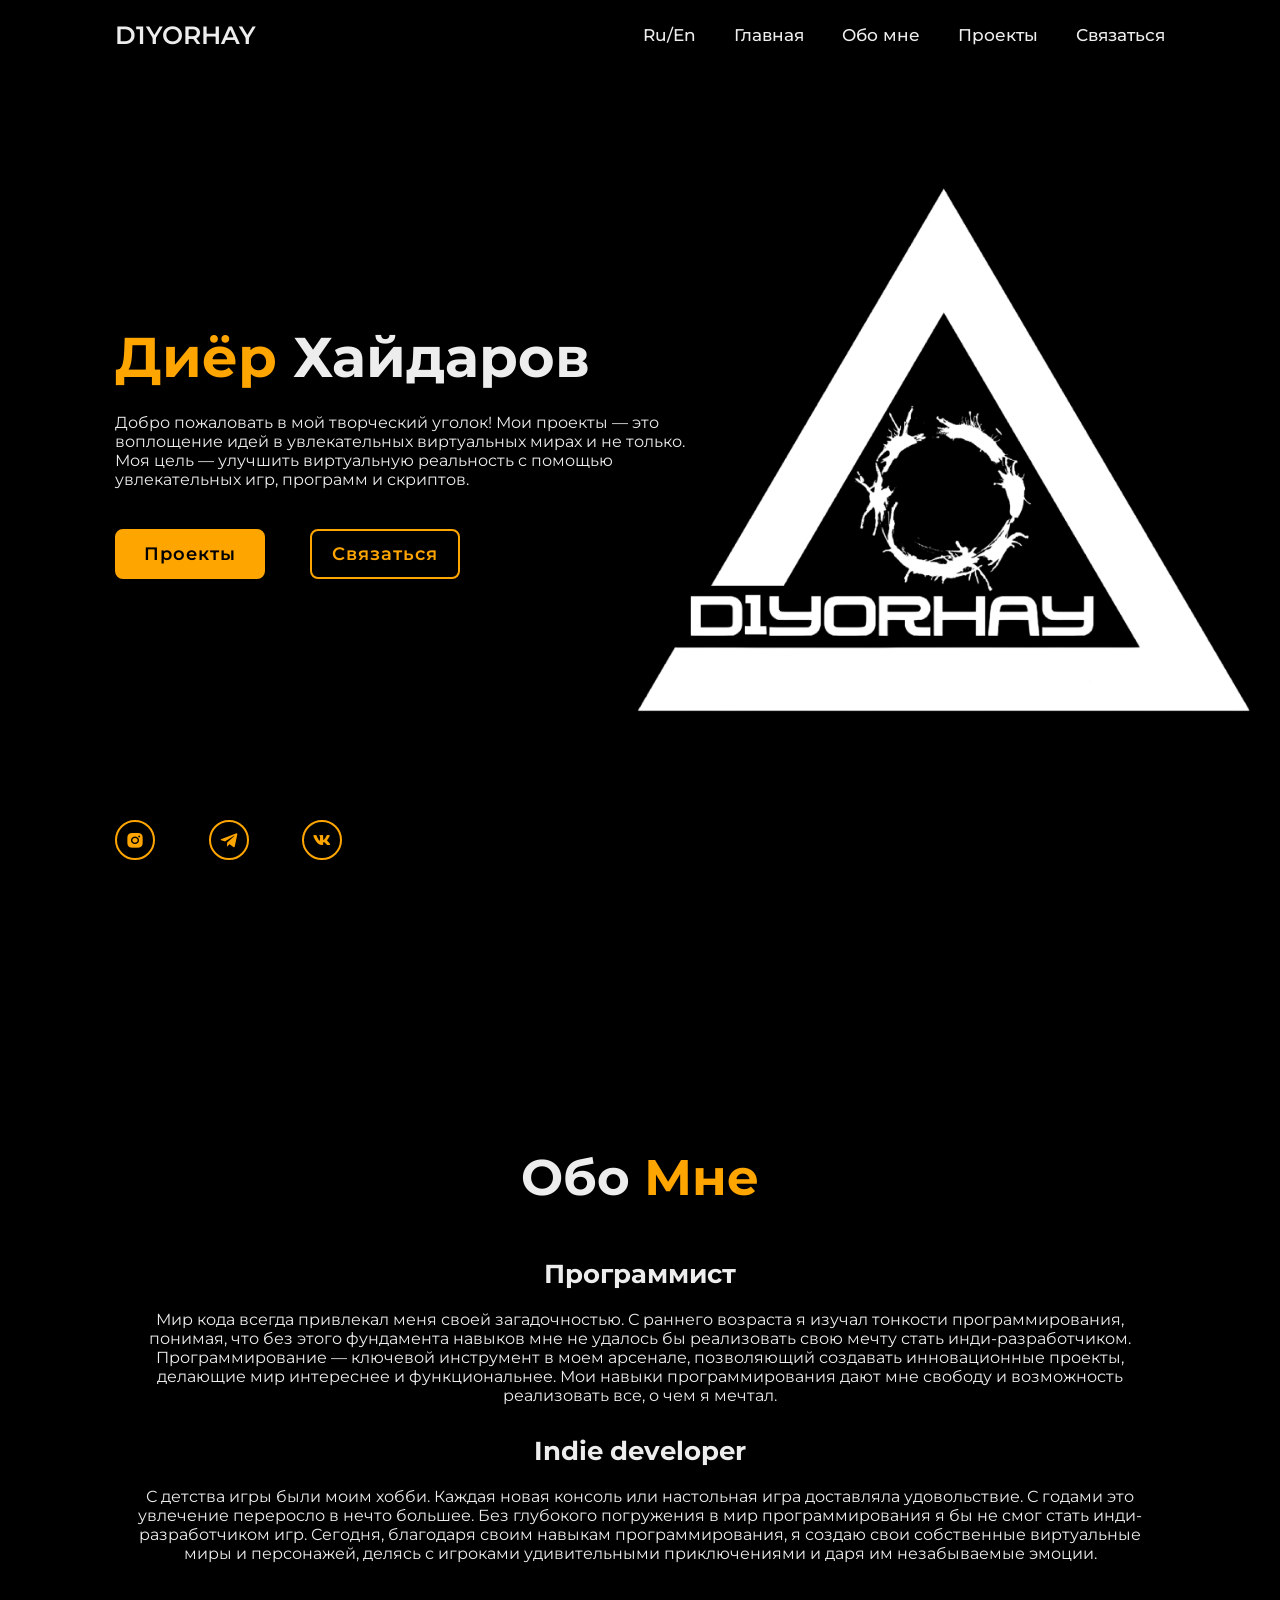
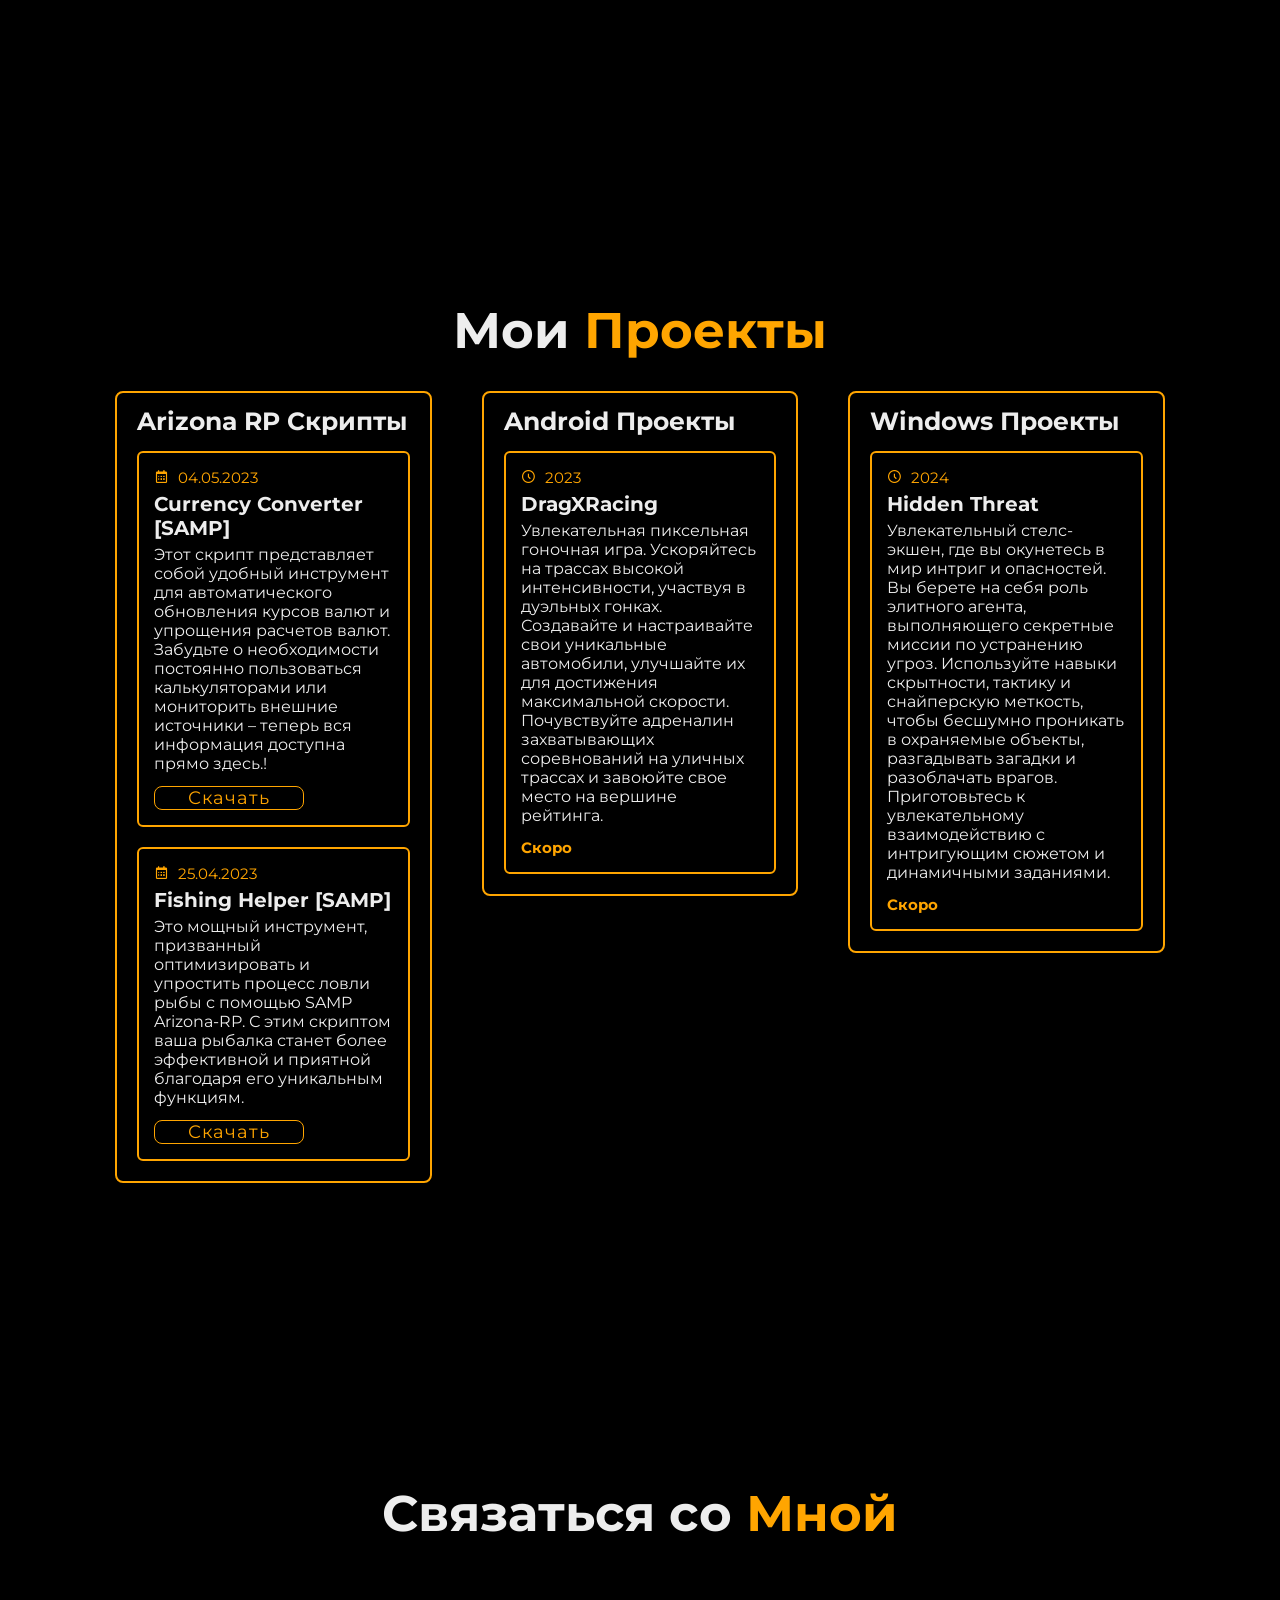
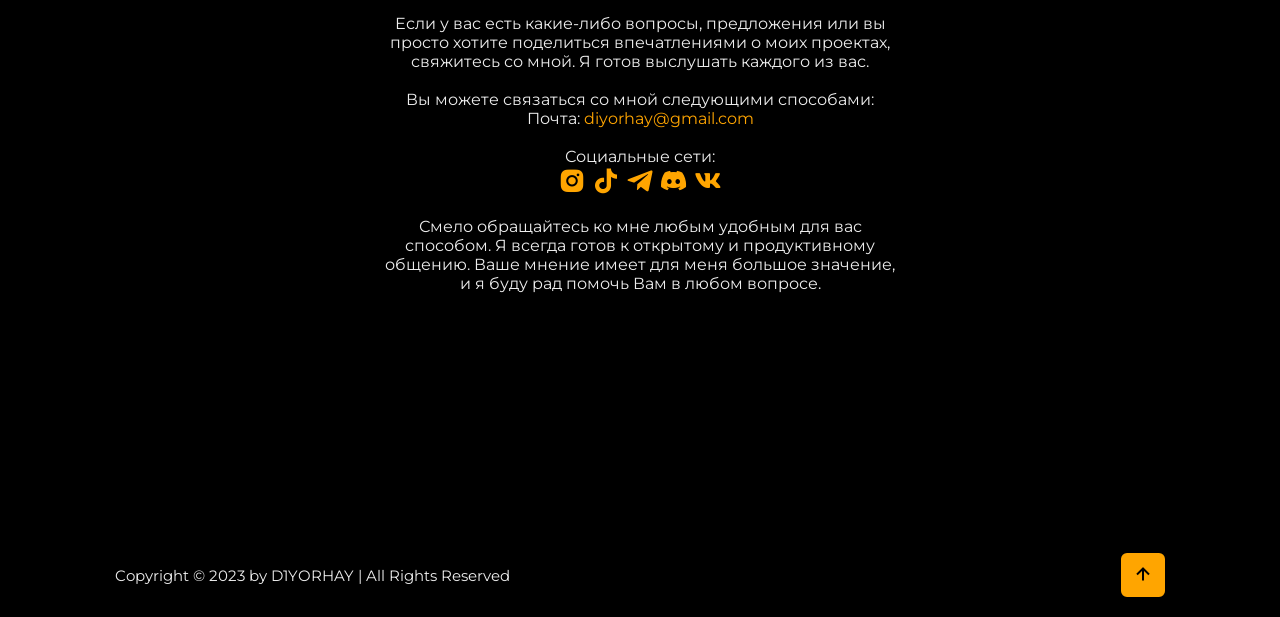
==== commit 0048d8d8: "Update ru.html" ====
--- a/ru.html
+++ b/ru.html
@@ -18,6 +18,7 @@
         <div class="bx bx-menu" id="menu-icon"></div>
 
         <nav class="navbar">
+            <a href="index.html">Ru/En</a>
             <a href="#home">Главная</a>
             <a href="#about">Обо мне</a>
             <a href="#projects">Проекты</a>
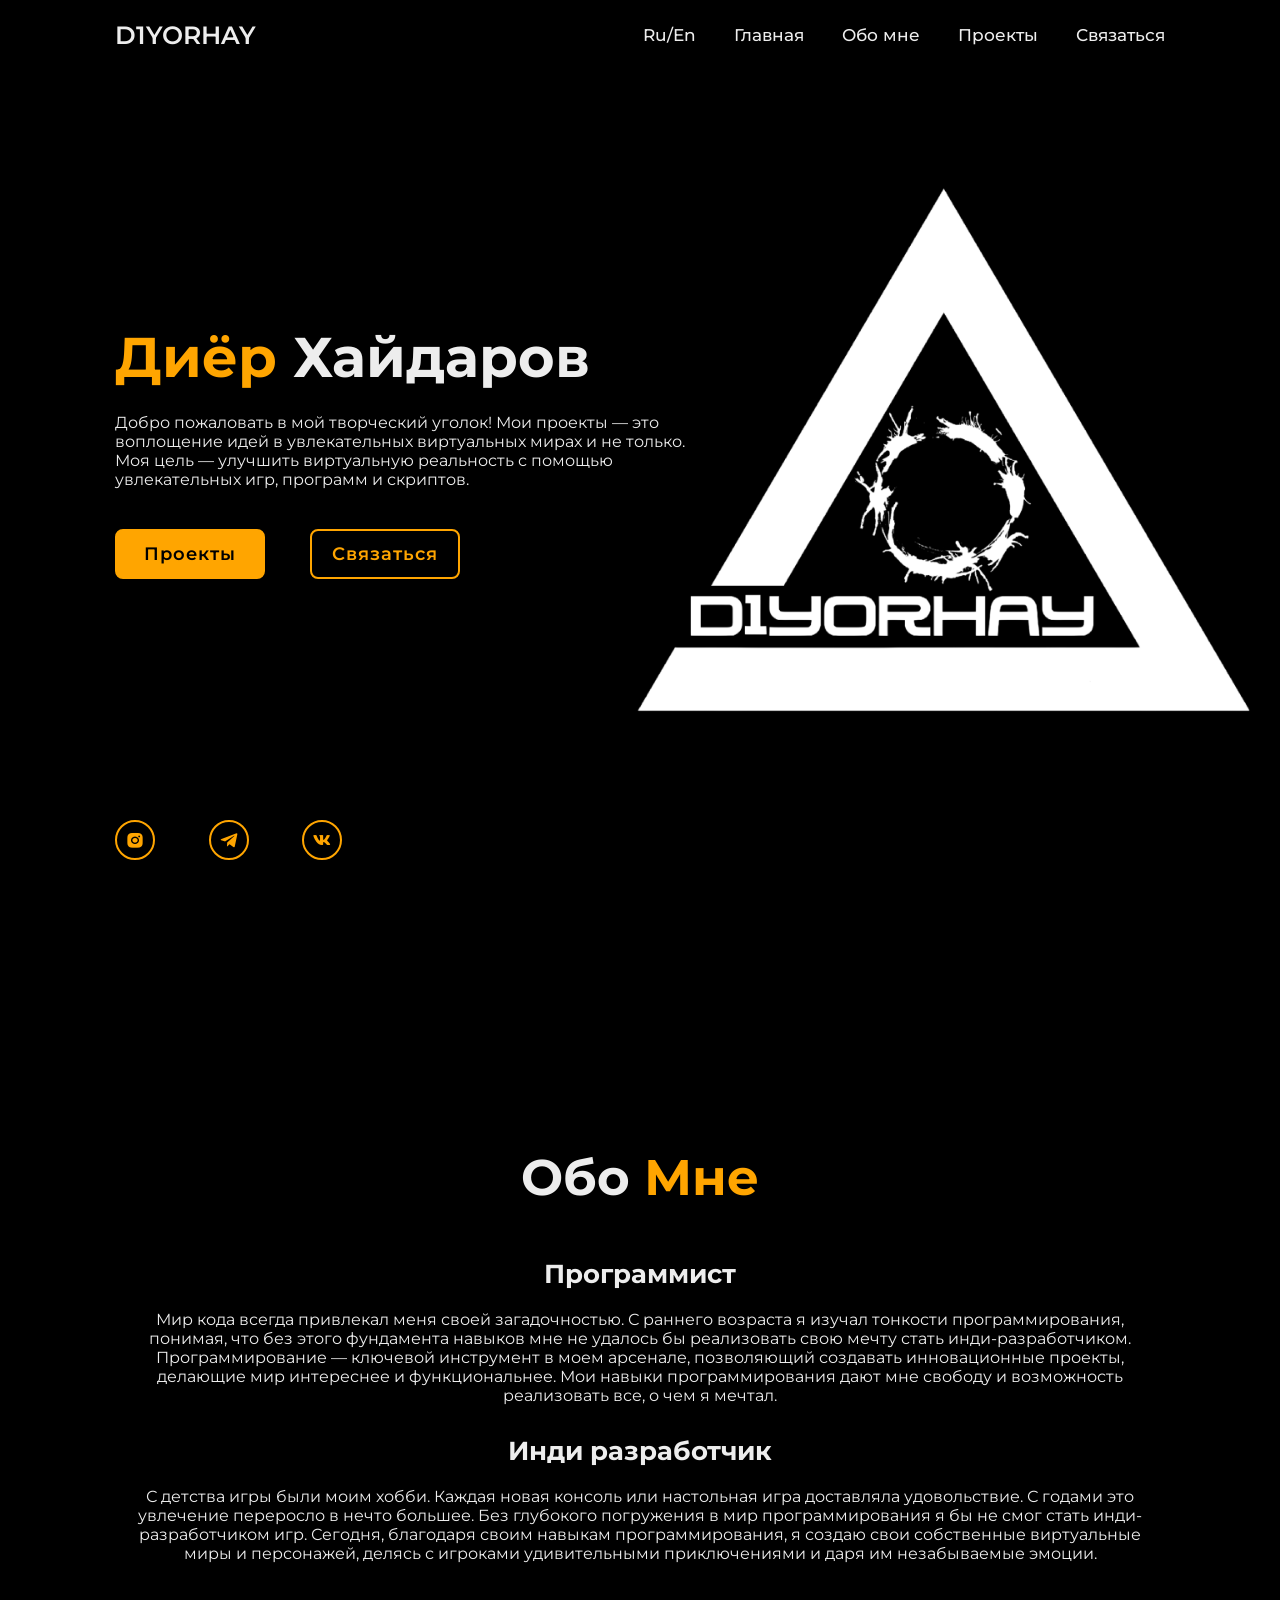
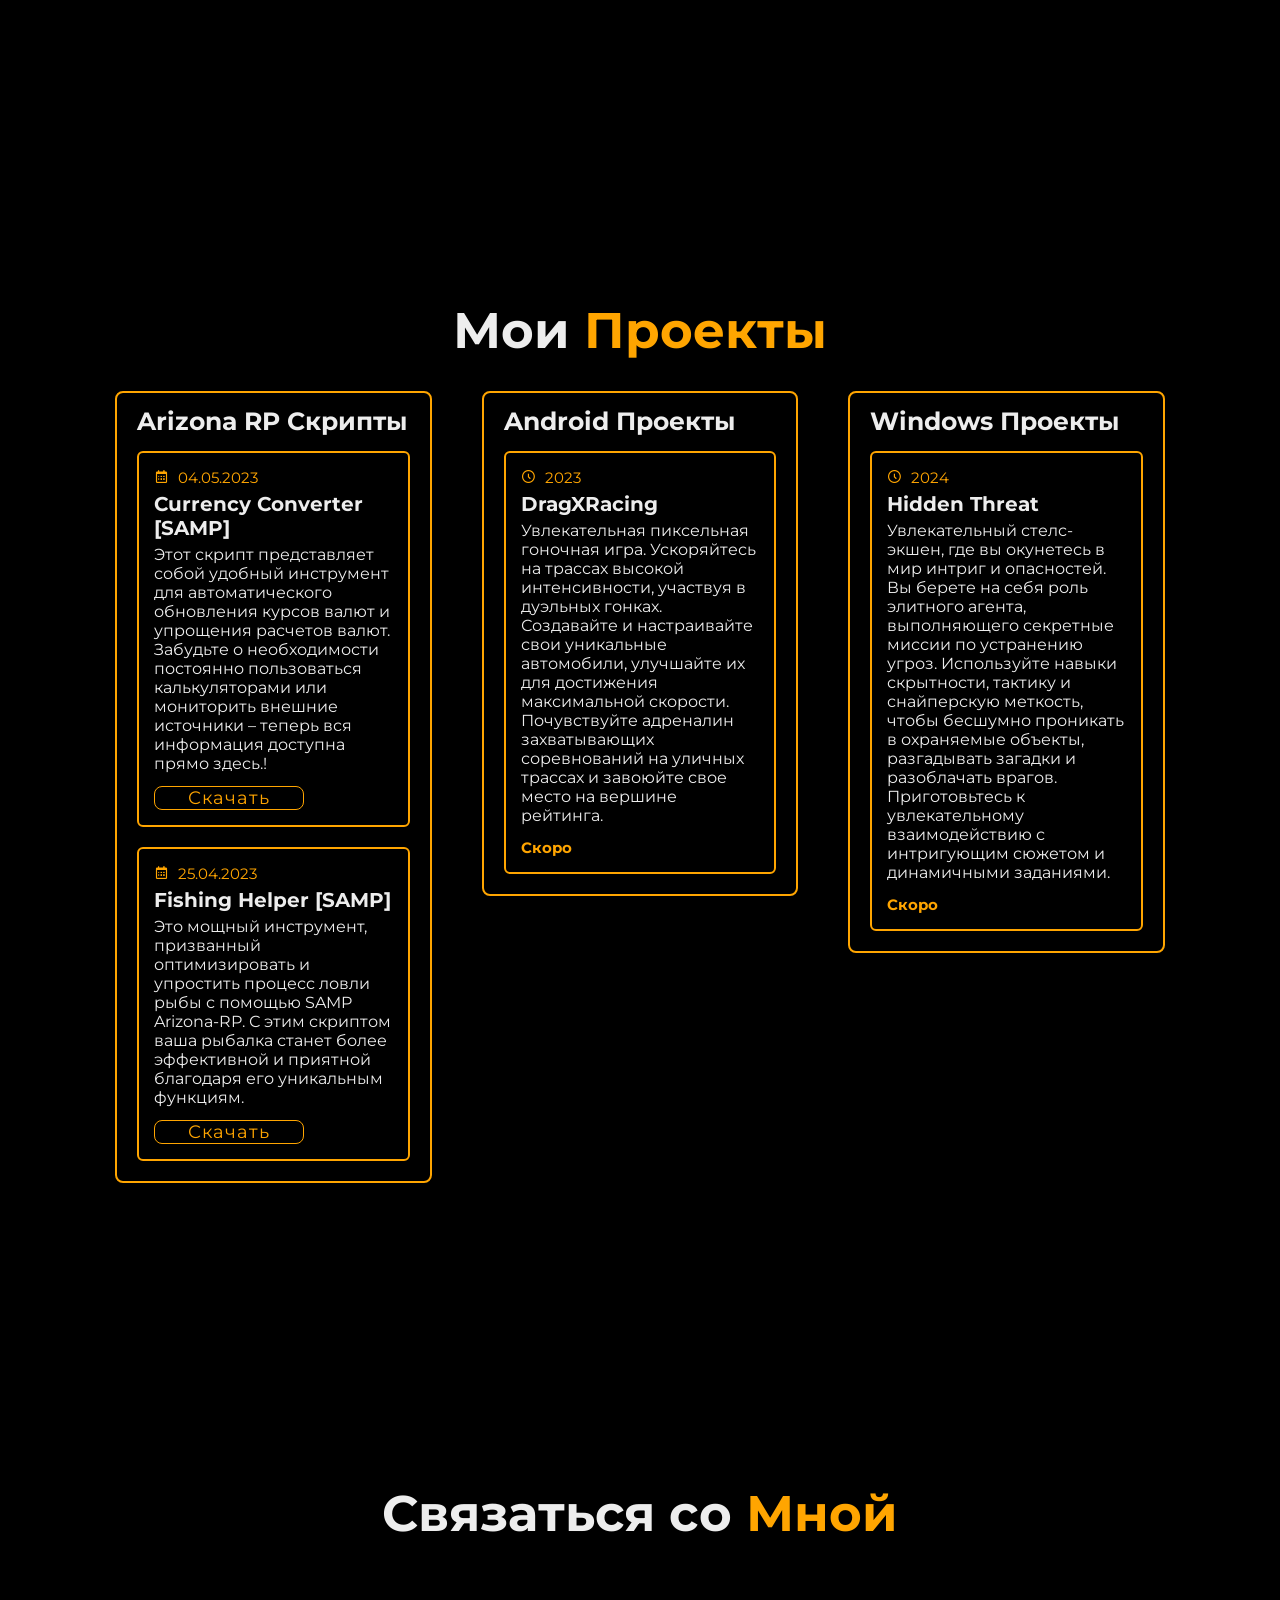
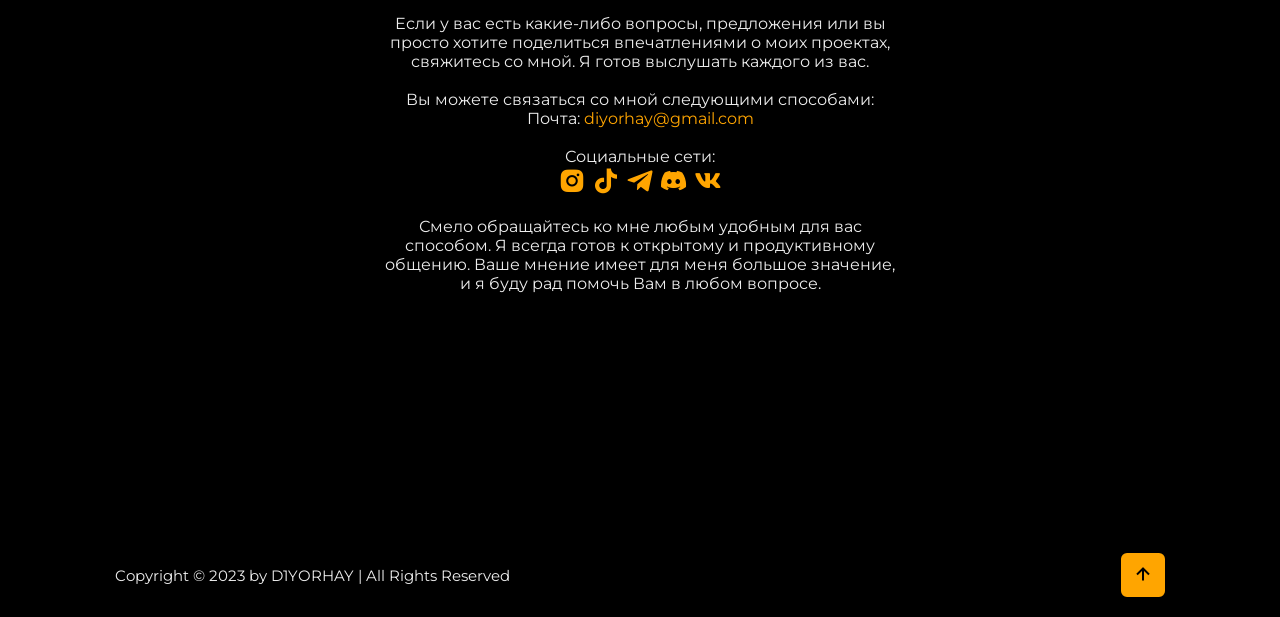
==== commit 29f64197: "Update ru.html" ====
--- a/ru.html
+++ b/ru.html
@@ -53,7 +53,7 @@
         <div class="about-content">
             <h3>Программист</h3>
             <p>Мир кода всегда привлекал меня своей загадочностью. С раннего возраста я изучал тонкости программирования, понимая, что без этого фундамента навыков мне не удалось бы реализовать свою мечту стать инди-разработчиком. Программирование — ключевой инструмент в моем арсенале, позволяющий создавать инновационные проекты, делающие мир интереснее и функциональнее. Мои навыки программирования дают мне свободу и возможность реализовать все, о чем я мечтал.</p>
-            <h3>Indie developer</h3>
+            <h3>Инди разработчик</h3>
             <p>С детства игры были моим хобби. Каждая новая консоль или настольная игра доставляла удовольствие. С годами это увлечение переросло в нечто большее. Без глубокого погружения в мир программирования я бы не смог стать инди-разработчиком игр. Сегодня, благодаря своим навыкам программирования, я создаю свои собственные виртуальные миры и персонажей, делясь с игроками удивительными приключениями и даря им незабываемые эмоции.</p>
         </div>
     </section>
